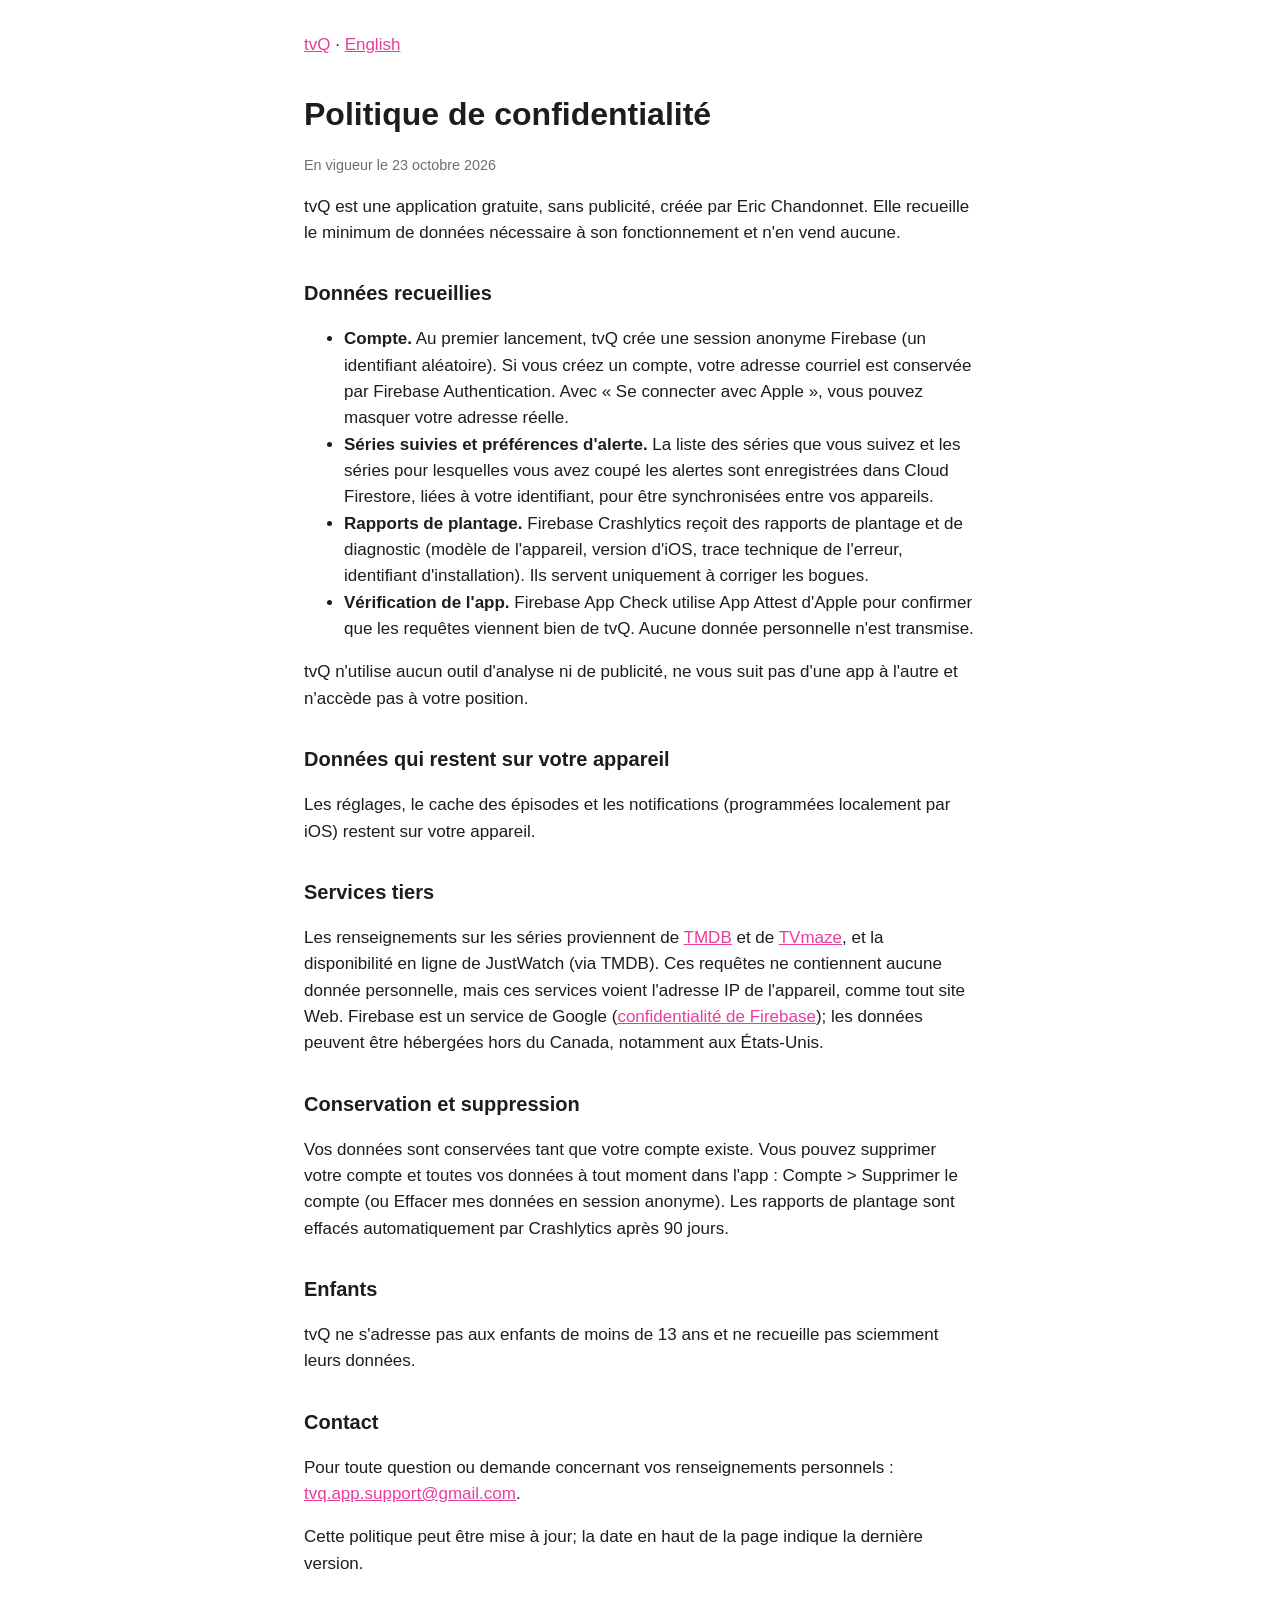
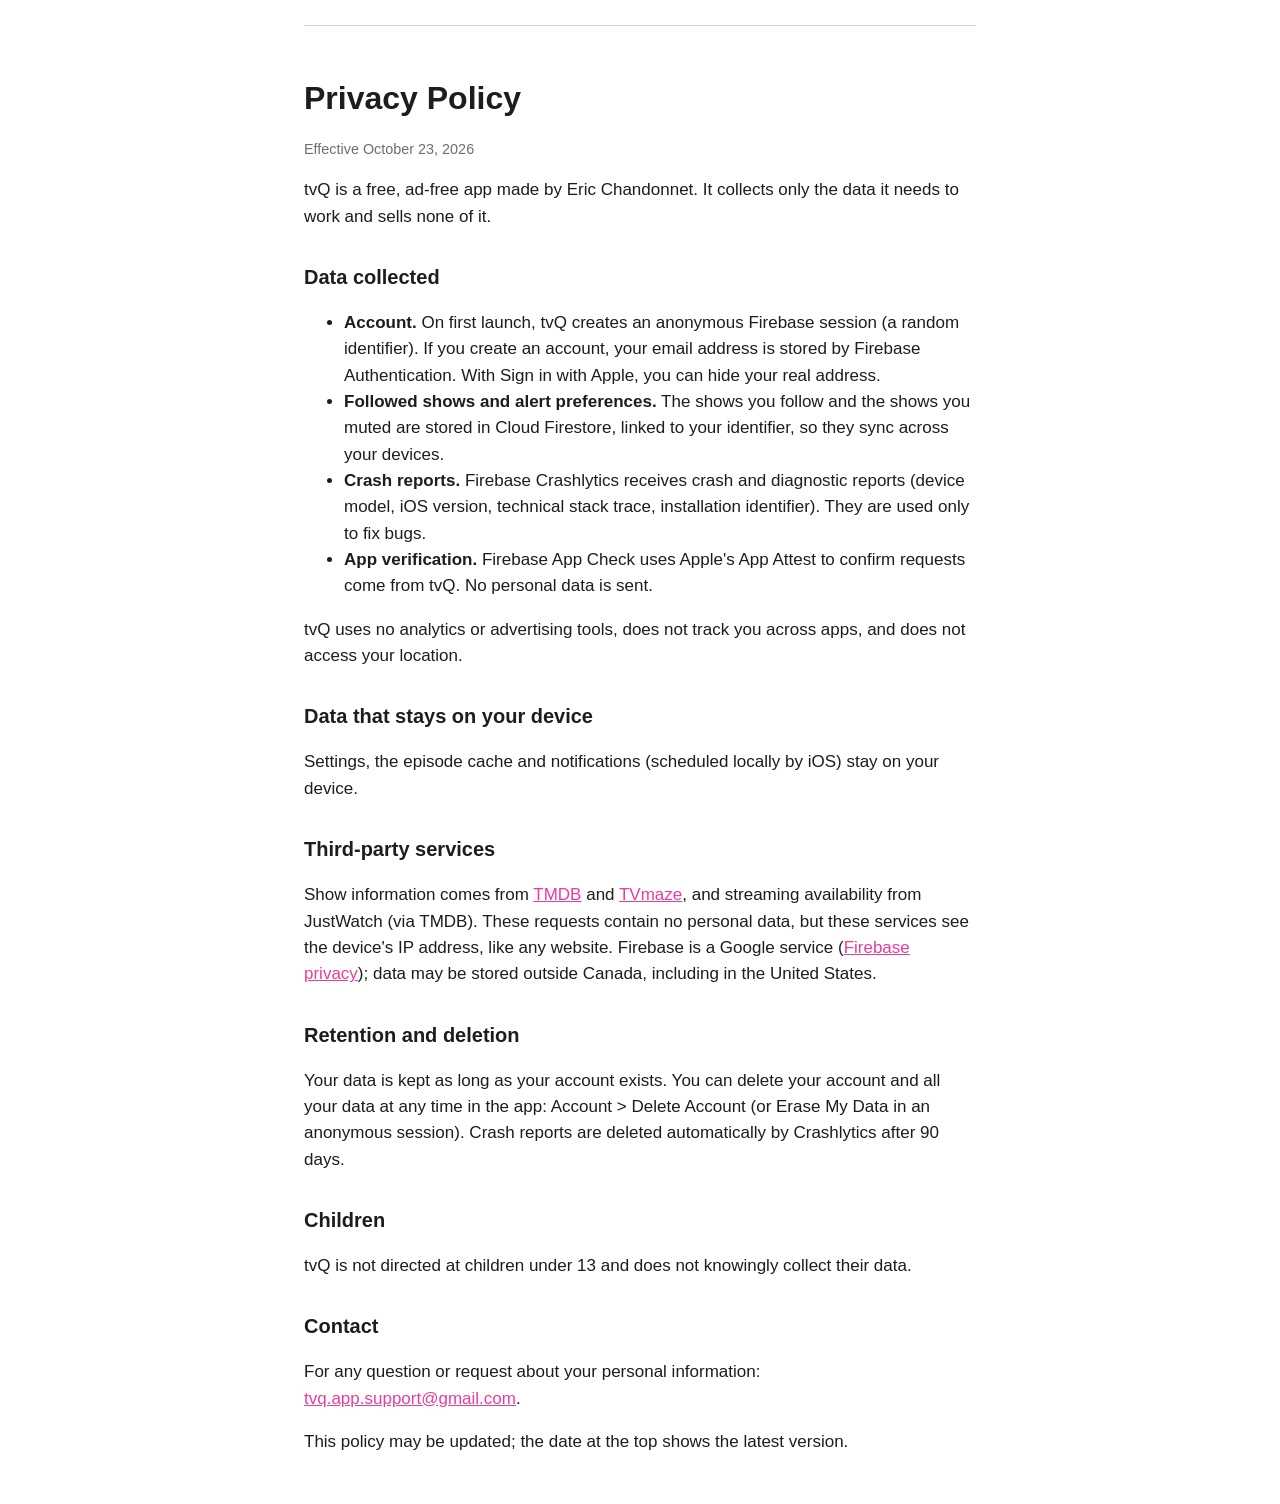
==== privacy.html @ 4a98bce3 "Site de soutien et politique de confidentialité de tvQ Co-Authored-By: Claude Opus 5.5 <noreply@anth" ====
<!doctype html><html lang="fr"><head><meta charset="utf-8"><meta name="viewport" content="width=device-width,initial-scale=1">
<title>tvQ – Confidentialité / Privacy</title><link rel="stylesheet" href="style.css"></head><body>
<nav><a href="index.html">tvQ</a> · <a href="#en">English</a></nav>

<h1>Politique de confidentialité</h1>
<p class="muted">En vigueur le 23 octobre 2026</p>
<p>tvQ est une application gratuite, sans publicité, créée par Eric Chandonnet. Elle recueille le minimum de données nécessaire à son fonctionnement et n'en vend aucune.</p>

<h2>Données recueillies</h2>
<ul>
<li><strong>Compte.</strong> Au premier lancement, tvQ crée une session anonyme Firebase (un identifiant aléatoire). Si vous créez un compte, votre adresse courriel est conservée par Firebase Authentication. Avec « Se connecter avec Apple », vous pouvez masquer votre adresse réelle.</li>
<li><strong>Séries suivies et préférences d'alerte.</strong> La liste des séries que vous suivez et les séries pour lesquelles vous avez coupé les alertes sont enregistrées dans Cloud Firestore, liées à votre identifiant, pour être synchronisées entre vos appareils.</li>
<li><strong>Rapports de plantage.</strong> Firebase Crashlytics reçoit des rapports de plantage et de diagnostic (modèle de l'appareil, version d'iOS, trace technique de l'erreur, identifiant d'installation). Ils servent uniquement à corriger les bogues.</li>
<li><strong>Vérification de l'app.</strong> Firebase App Check utilise App Attest d'Apple pour confirmer que les requêtes viennent bien de tvQ. Aucune donnée personnelle n'est transmise.</li>
</ul>
<p>tvQ n'utilise aucun outil d'analyse ni de publicité, ne vous suit pas d'une app à l'autre et n'accède pas à votre position.</p>

<h2>Données qui restent sur votre appareil</h2>
<p>Les réglages, le cache des épisodes et les notifications (programmées localement par iOS) restent sur votre appareil.</p>

<h2>Services tiers</h2>
<p>Les renseignements sur les séries proviennent de <a href="https://www.themoviedb.org/privacy-policy">TMDB</a> et de <a href="https://www.tvmaze.com/site/privacy">TVmaze</a>, et la disponibilité en ligne de JustWatch (via TMDB). Ces requêtes ne contiennent aucune donnée personnelle, mais ces services voient l'adresse IP de l'appareil, comme tout site Web. Firebase est un service de Google (<a href="https://firebase.google.com/support/privacy">confidentialité de Firebase</a>); les données peuvent être hébergées hors du Canada, notamment aux États-Unis.</p>

<h2>Conservation et suppression</h2>
<p>Vos données sont conservées tant que votre compte existe. Vous pouvez supprimer votre compte et toutes vos données à tout moment dans l'app : Compte &gt; Supprimer le compte (ou Effacer mes données en session anonyme). Les rapports de plantage sont effacés automatiquement par Crashlytics après 90 jours.</p>

<h2>Enfants</h2>
<p>tvQ ne s'adresse pas aux enfants de moins de 13 ans et ne recueille pas sciemment leurs données.</p>

<h2>Contact</h2>
<p>Pour toute question ou demande concernant vos renseignements personnels : <a href="mailto:tvq.app.support@gmail.com">tvq.app.support@gmail.com</a>.</p>
<p>Cette politique peut être mise à jour; la date en haut de la page indique la dernière version.</p>

<hr>

<div lang="en" id="en">
<h1>Privacy Policy</h1>
<p class="muted">Effective October 23, 2026</p>
<p>tvQ is a free, ad-free app made by Eric Chandonnet. It collects only the data it needs to work and sells none of it.</p>

<h2>Data collected</h2>
<ul>
<li><strong>Account.</strong> On first launch, tvQ creates an anonymous Firebase session (a random identifier). If you create an account, your email address is stored by Firebase Authentication. With Sign in with Apple, you can hide your real address.</li>
<li><strong>Followed shows and alert preferences.</strong> The shows you follow and the shows you muted are stored in Cloud Firestore, linked to your identifier, so they sync across your devices.</li>
<li><strong>Crash reports.</strong> Firebase Crashlytics receives crash and diagnostic reports (device model, iOS version, technical stack trace, installation identifier). They are used only to fix bugs.</li>
<li><strong>App verification.</strong> Firebase App Check uses Apple's App Attest to confirm requests come from tvQ. No personal data is sent.</li>
</ul>
<p>tvQ uses no analytics or advertising tools, does not track you across apps, and does not access your location.</p>

<h2>Data that stays on your device</h2>
<p>Settings, the episode cache and notifications (scheduled locally by iOS) stay on your device.</p>

<h2>Third-party services</h2>
<p>Show information comes from <a href="https://www.themoviedb.org/privacy-policy">TMDB</a> and <a href="https://www.tvmaze.com/site/privacy">TVmaze</a>, and streaming availability from JustWatch (via TMDB). These requests contain no personal data, but these services see the device's IP address, like any website. Firebase is a Google service (<a href="https://firebase.google.com/support/privacy">Firebase privacy</a>); data may be stored outside Canada, including in the United States.</p>

<h2>Retention and deletion</h2>
<p>Your data is kept as long as your account exists. You can delete your account and all your data at any time in the app: Account &gt; Delete Account (or Erase My Data in an anonymous session). Crash reports are deleted automatically by Crashlytics after 90 days.</p>

<h2>Children</h2>
<p>tvQ is not directed at children under 13 and does not knowingly collect their data.</p>

<h2>Contact</h2>
<p>For any question or request about your personal information: <a href="mailto:tvq.app.support@gmail.com">tvq.app.support@gmail.com</a>.</p>
<p>This policy may be updated; the date at the top shows the latest version.</p>
</div>
</body></html>
---- style.css ----
:root{--fg:#1d1d1f;--bg:#fff;--muted:#6e6e73;--accent:#e83d9e}
@media (prefers-color-scheme:dark){:root{--fg:#f5f5f7;--bg:#000;--muted:#a1a1a6}}
body{font:17px/1.55 -apple-system,BlinkMacSystemFont,"Helvetica Neue",sans-serif;color:var(--fg);background:var(--bg);max-width:42rem;margin:0 auto;padding:2rem 1rem}
h1{font-size:2rem;margin-bottom:.2rem}h2{margin-top:2rem;font-size:1.25rem}
a{color:var(--accent)}.muted{color:var(--muted);font-size:.9rem}
nav{margin-bottom:2rem}hr{border:0;border-top:1px solid var(--muted);opacity:.3;margin:3rem 0}
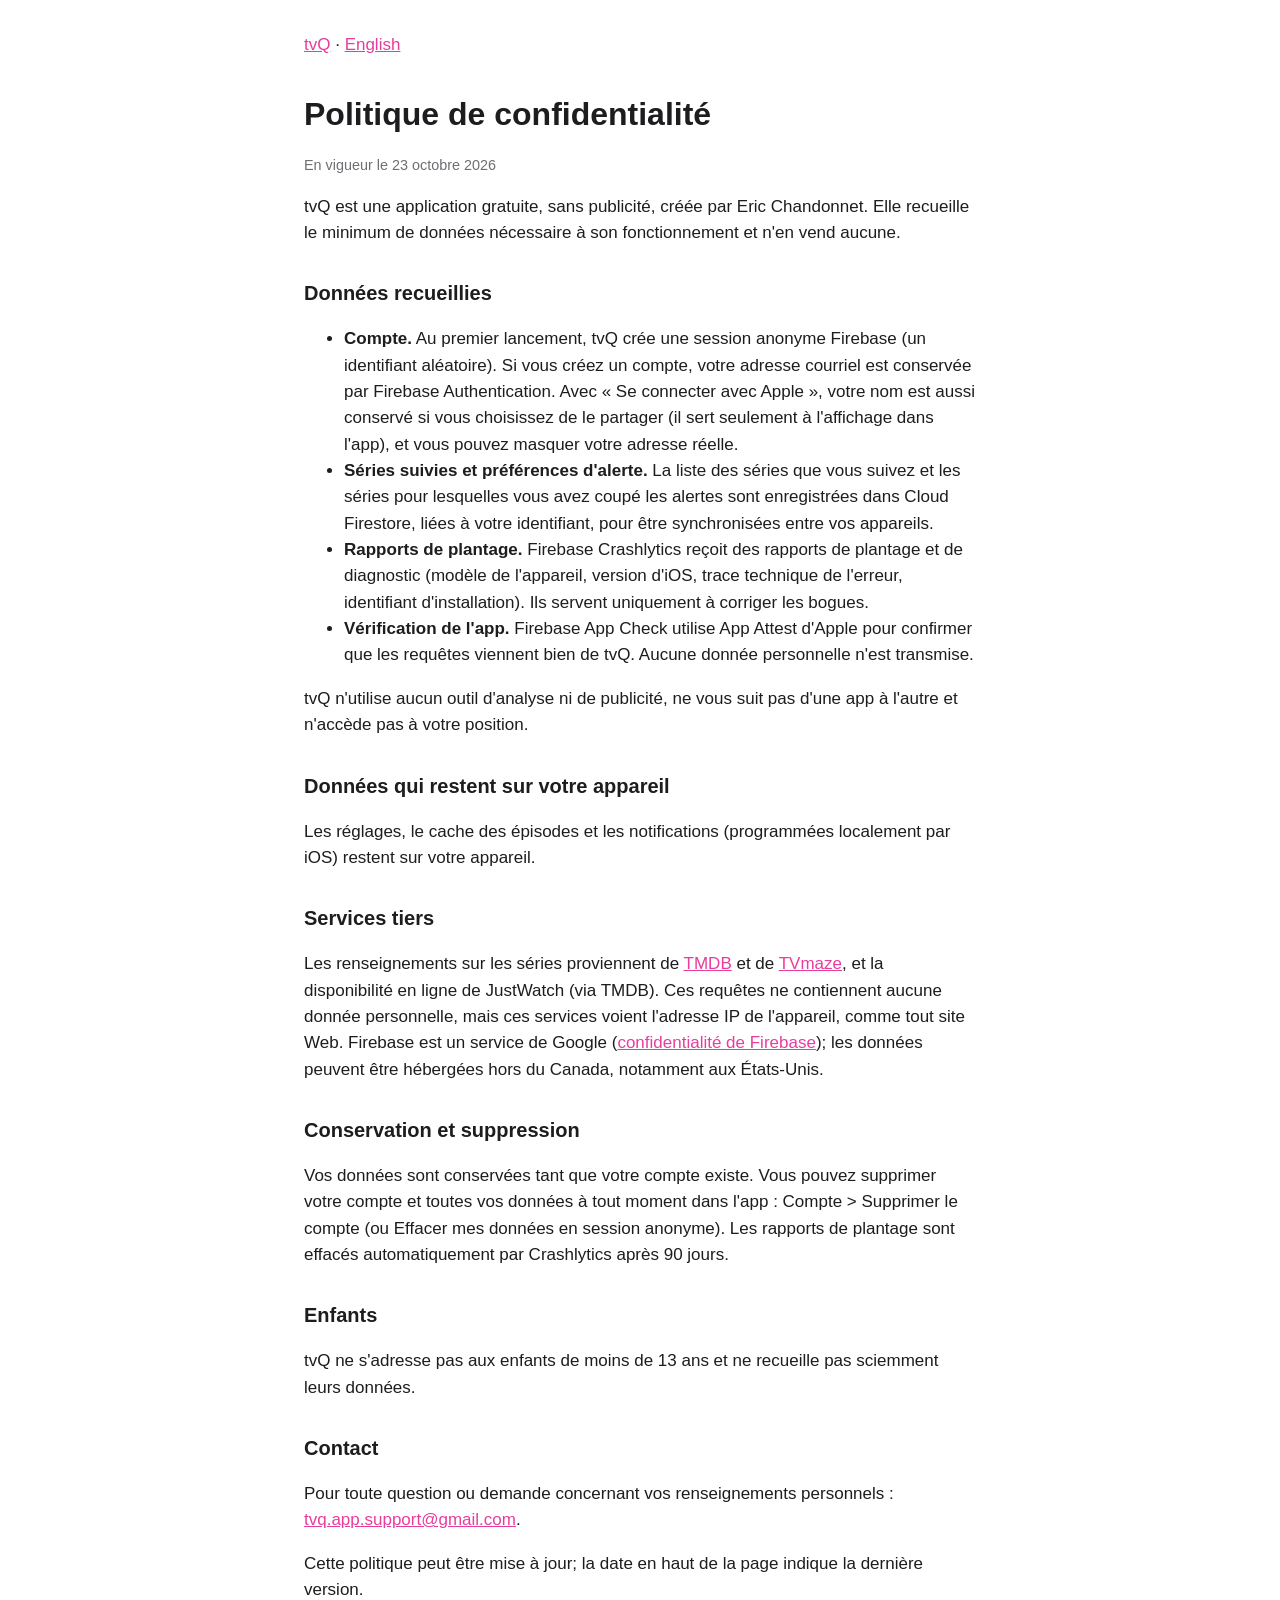
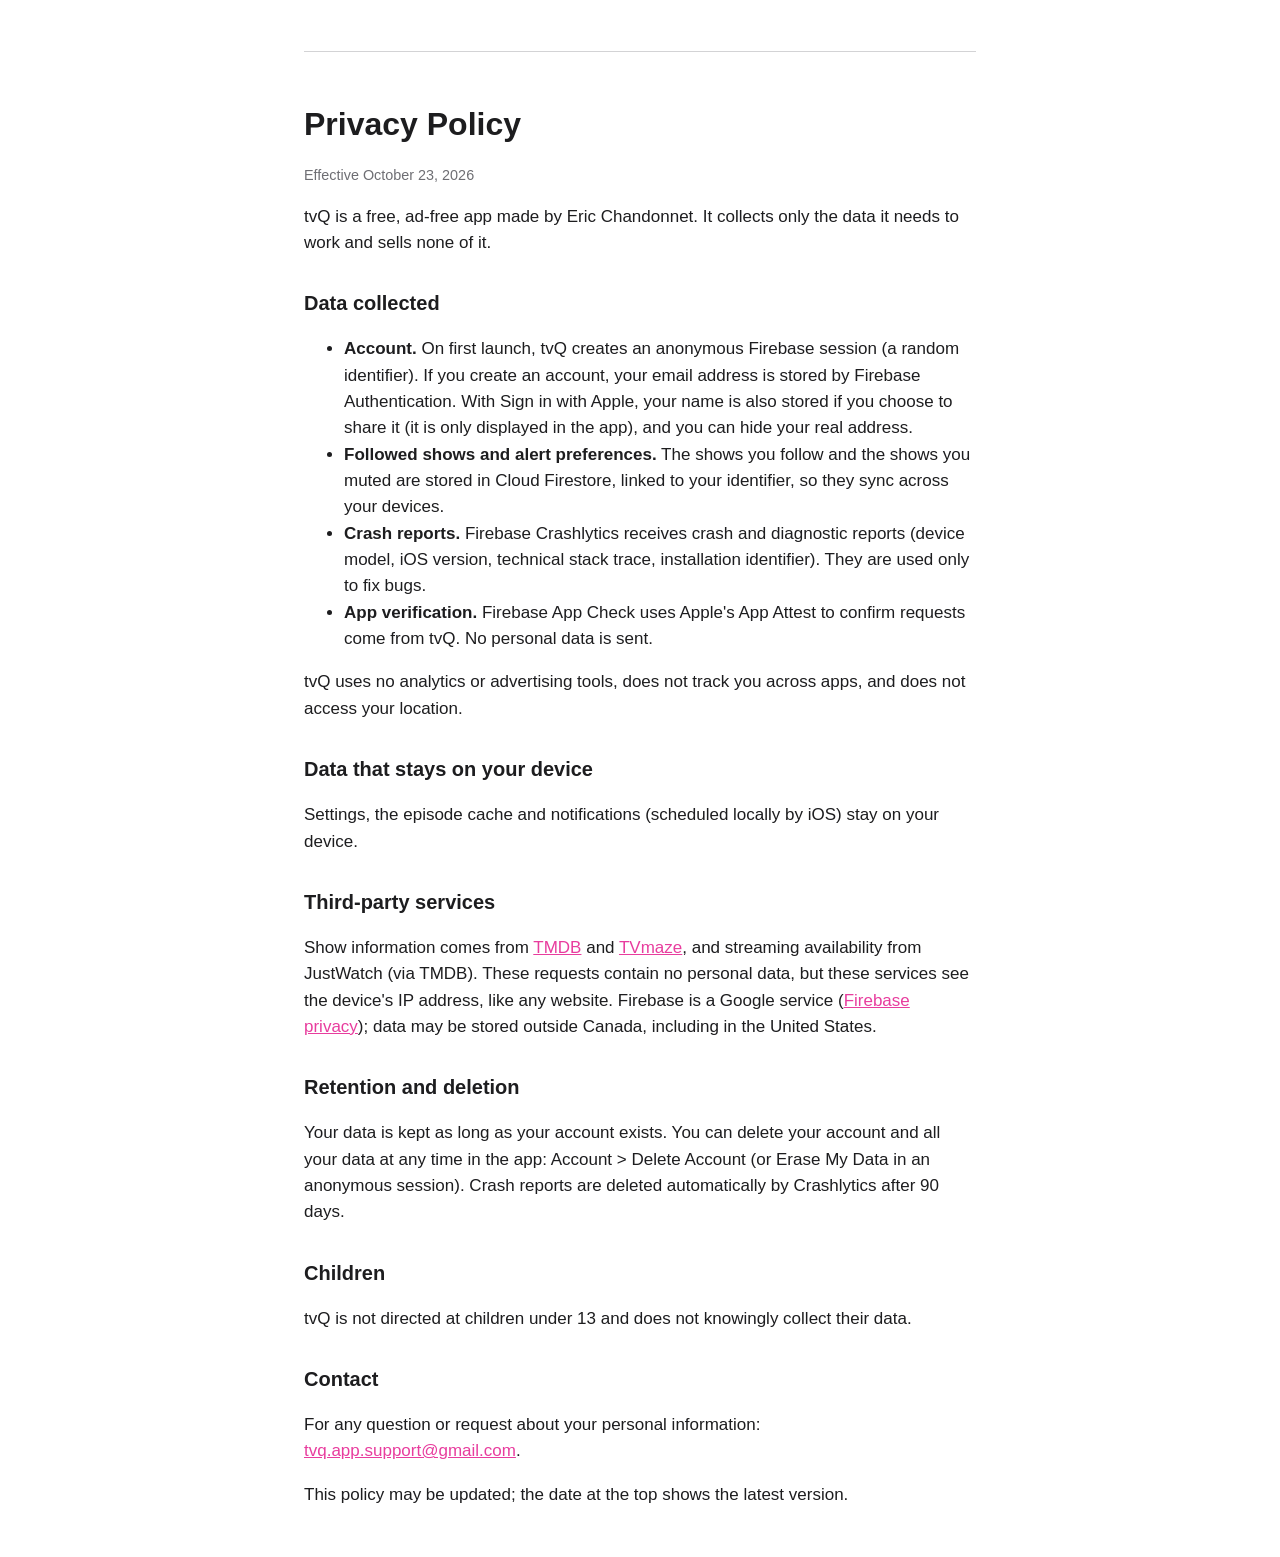
==== commit fc53a716: "Politique : nom transmis par Se connecter avec Apple Co-Authored-By: Claude Opus 5.5 <noreply@anthro" ====
--- a/privacy.html
+++ b/privacy.html
@@ -8,7 +8,7 @@
 
 <h2>Données recueillies</h2>
 <ul>
-<li><strong>Compte.</strong> Au premier lancement, tvQ crée une session anonyme Firebase (un identifiant aléatoire). Si vous créez un compte, votre adresse courriel est conservée par Firebase Authentication. Avec « Se connecter avec Apple », vous pouvez masquer votre adresse réelle.</li>
+<li><strong>Compte.</strong> Au premier lancement, tvQ crée une session anonyme Firebase (un identifiant aléatoire). Si vous créez un compte, votre adresse courriel est conservée par Firebase Authentication. Avec « Se connecter avec Apple », votre nom est aussi conservé si vous choisissez de le partager (il sert seulement à l'affichage dans l'app), et vous pouvez masquer votre adresse réelle.</li>
 <li><strong>Séries suivies et préférences d'alerte.</strong> La liste des séries que vous suivez et les séries pour lesquelles vous avez coupé les alertes sont enregistrées dans Cloud Firestore, liées à votre identifiant, pour être synchronisées entre vos appareils.</li>
 <li><strong>Rapports de plantage.</strong> Firebase Crashlytics reçoit des rapports de plantage et de diagnostic (modèle de l'appareil, version d'iOS, trace technique de l'erreur, identifiant d'installation). Ils servent uniquement à corriger les bogues.</li>
 <li><strong>Vérification de l'app.</strong> Firebase App Check utilise App Attest d'Apple pour confirmer que les requêtes viennent bien de tvQ. Aucune donnée personnelle n'est transmise.</li>
@@ -40,7 +40,7 @@
 
 <h2>Data collected</h2>
 <ul>
-<li><strong>Account.</strong> On first launch, tvQ creates an anonymous Firebase session (a random identifier). If you create an account, your email address is stored by Firebase Authentication. With Sign in with Apple, you can hide your real address.</li>
+<li><strong>Account.</strong> On first launch, tvQ creates an anonymous Firebase session (a random identifier). If you create an account, your email address is stored by Firebase Authentication. With Sign in with Apple, your name is also stored if you choose to share it (it is only displayed in the app), and you can hide your real address.</li>
 <li><strong>Followed shows and alert preferences.</strong> The shows you follow and the shows you muted are stored in Cloud Firestore, linked to your identifier, so they sync across your devices.</li>
 <li><strong>Crash reports.</strong> Firebase Crashlytics receives crash and diagnostic reports (device model, iOS version, technical stack trace, installation identifier). They are used only to fix bugs.</li>
 <li><strong>App verification.</strong> Firebase App Check uses Apple's App Attest to confirm requests come from tvQ. No personal data is sent.</li>
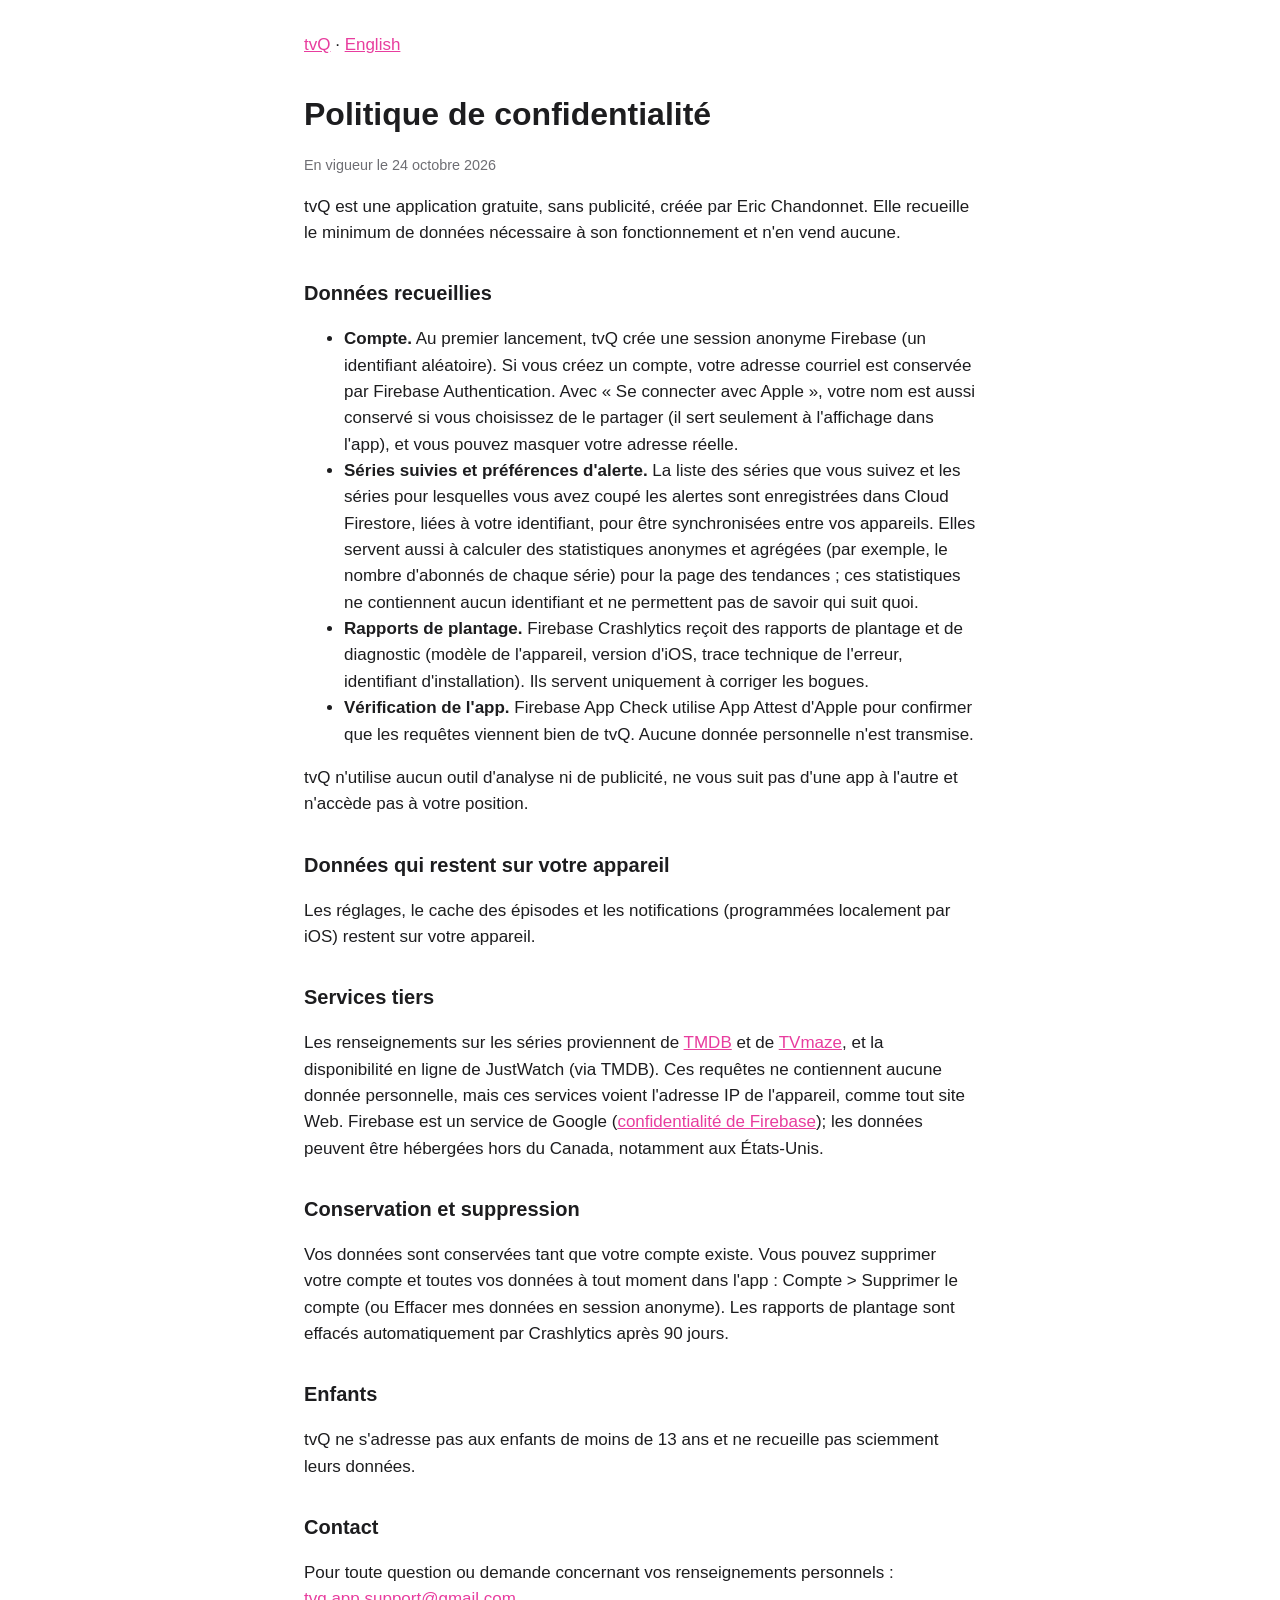
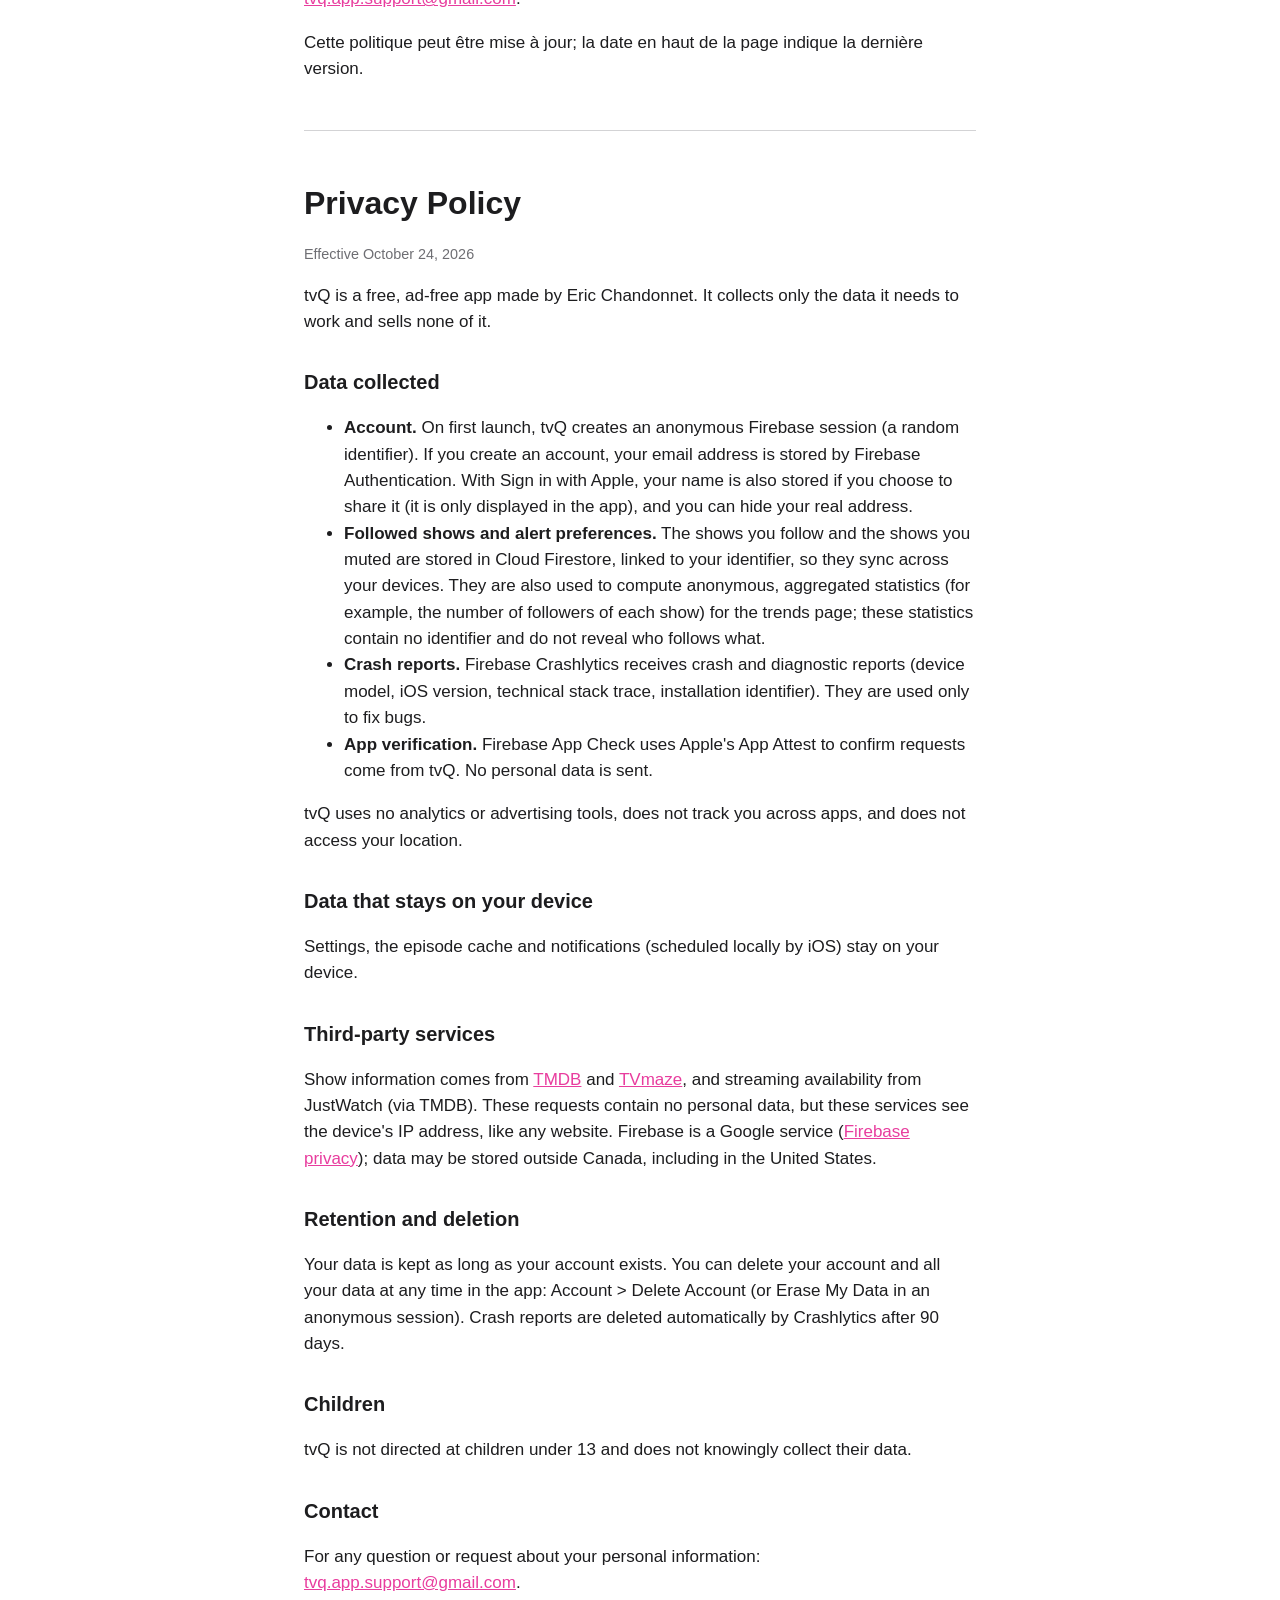
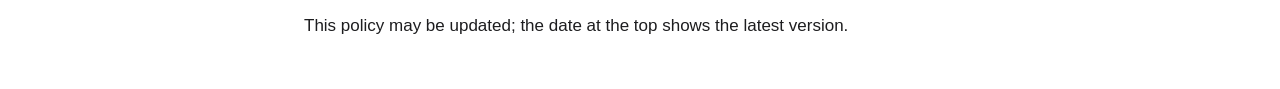
==== commit b91f85c5: "Confidentialité : statistiques anonymes et agrégées (tendances) Co-Authored-By: Claude Opus 5.5 <nor" ====
--- a/privacy.html
+++ b/privacy.html
@@ -3,13 +3,13 @@
 <nav><a href="index.html">tvQ</a> · <a href="#en">English</a></nav>
 
 <h1>Politique de confidentialité</h1>
-<p class="muted">En vigueur le 23 octobre 2026</p>
+<p class="muted">En vigueur le 24 octobre 2026</p>
 <p>tvQ est une application gratuite, sans publicité, créée par Eric Chandonnet. Elle recueille le minimum de données nécessaire à son fonctionnement et n'en vend aucune.</p>
 
 <h2>Données recueillies</h2>
 <ul>
 <li><strong>Compte.</strong> Au premier lancement, tvQ crée une session anonyme Firebase (un identifiant aléatoire). Si vous créez un compte, votre adresse courriel est conservée par Firebase Authentication. Avec « Se connecter avec Apple », votre nom est aussi conservé si vous choisissez de le partager (il sert seulement à l'affichage dans l'app), et vous pouvez masquer votre adresse réelle.</li>
-<li><strong>Séries suivies et préférences d'alerte.</strong> La liste des séries que vous suivez et les séries pour lesquelles vous avez coupé les alertes sont enregistrées dans Cloud Firestore, liées à votre identifiant, pour être synchronisées entre vos appareils.</li>
+<li><strong>Séries suivies et préférences d'alerte.</strong> La liste des séries que vous suivez et les séries pour lesquelles vous avez coupé les alertes sont enregistrées dans Cloud Firestore, liées à votre identifiant, pour être synchronisées entre vos appareils. Elles servent aussi à calculer des statistiques anonymes et agrégées (par exemple, le nombre d'abonnés de chaque série) pour la page des tendances ; ces statistiques ne contiennent aucun identifiant et ne permettent pas de savoir qui suit quoi.</li>
 <li><strong>Rapports de plantage.</strong> Firebase Crashlytics reçoit des rapports de plantage et de diagnostic (modèle de l'appareil, version d'iOS, trace technique de l'erreur, identifiant d'installation). Ils servent uniquement à corriger les bogues.</li>
 <li><strong>Vérification de l'app.</strong> Firebase App Check utilise App Attest d'Apple pour confirmer que les requêtes viennent bien de tvQ. Aucune donnée personnelle n'est transmise.</li>
 </ul>
@@ -35,13 +35,13 @@
 
 <div lang="en" id="en">
 <h1>Privacy Policy</h1>
-<p class="muted">Effective October 23, 2026</p>
+<p class="muted">Effective October 24, 2026</p>
 <p>tvQ is a free, ad-free app made by Eric Chandonnet. It collects only the data it needs to work and sells none of it.</p>
 
 <h2>Data collected</h2>
 <ul>
 <li><strong>Account.</strong> On first launch, tvQ creates an anonymous Firebase session (a random identifier). If you create an account, your email address is stored by Firebase Authentication. With Sign in with Apple, your name is also stored if you choose to share it (it is only displayed in the app), and you can hide your real address.</li>
-<li><strong>Followed shows and alert preferences.</strong> The shows you follow and the shows you muted are stored in Cloud Firestore, linked to your identifier, so they sync across your devices.</li>
+<li><strong>Followed shows and alert preferences.</strong> The shows you follow and the shows you muted are stored in Cloud Firestore, linked to your identifier, so they sync across your devices. They are also used to compute anonymous, aggregated statistics (for example, the number of followers of each show) for the trends page; these statistics contain no identifier and do not reveal who follows what.</li>
 <li><strong>Crash reports.</strong> Firebase Crashlytics receives crash and diagnostic reports (device model, iOS version, technical stack trace, installation identifier). They are used only to fix bugs.</li>
 <li><strong>App verification.</strong> Firebase App Check uses Apple's App Attest to confirm requests come from tvQ. No personal data is sent.</li>
 </ul>
